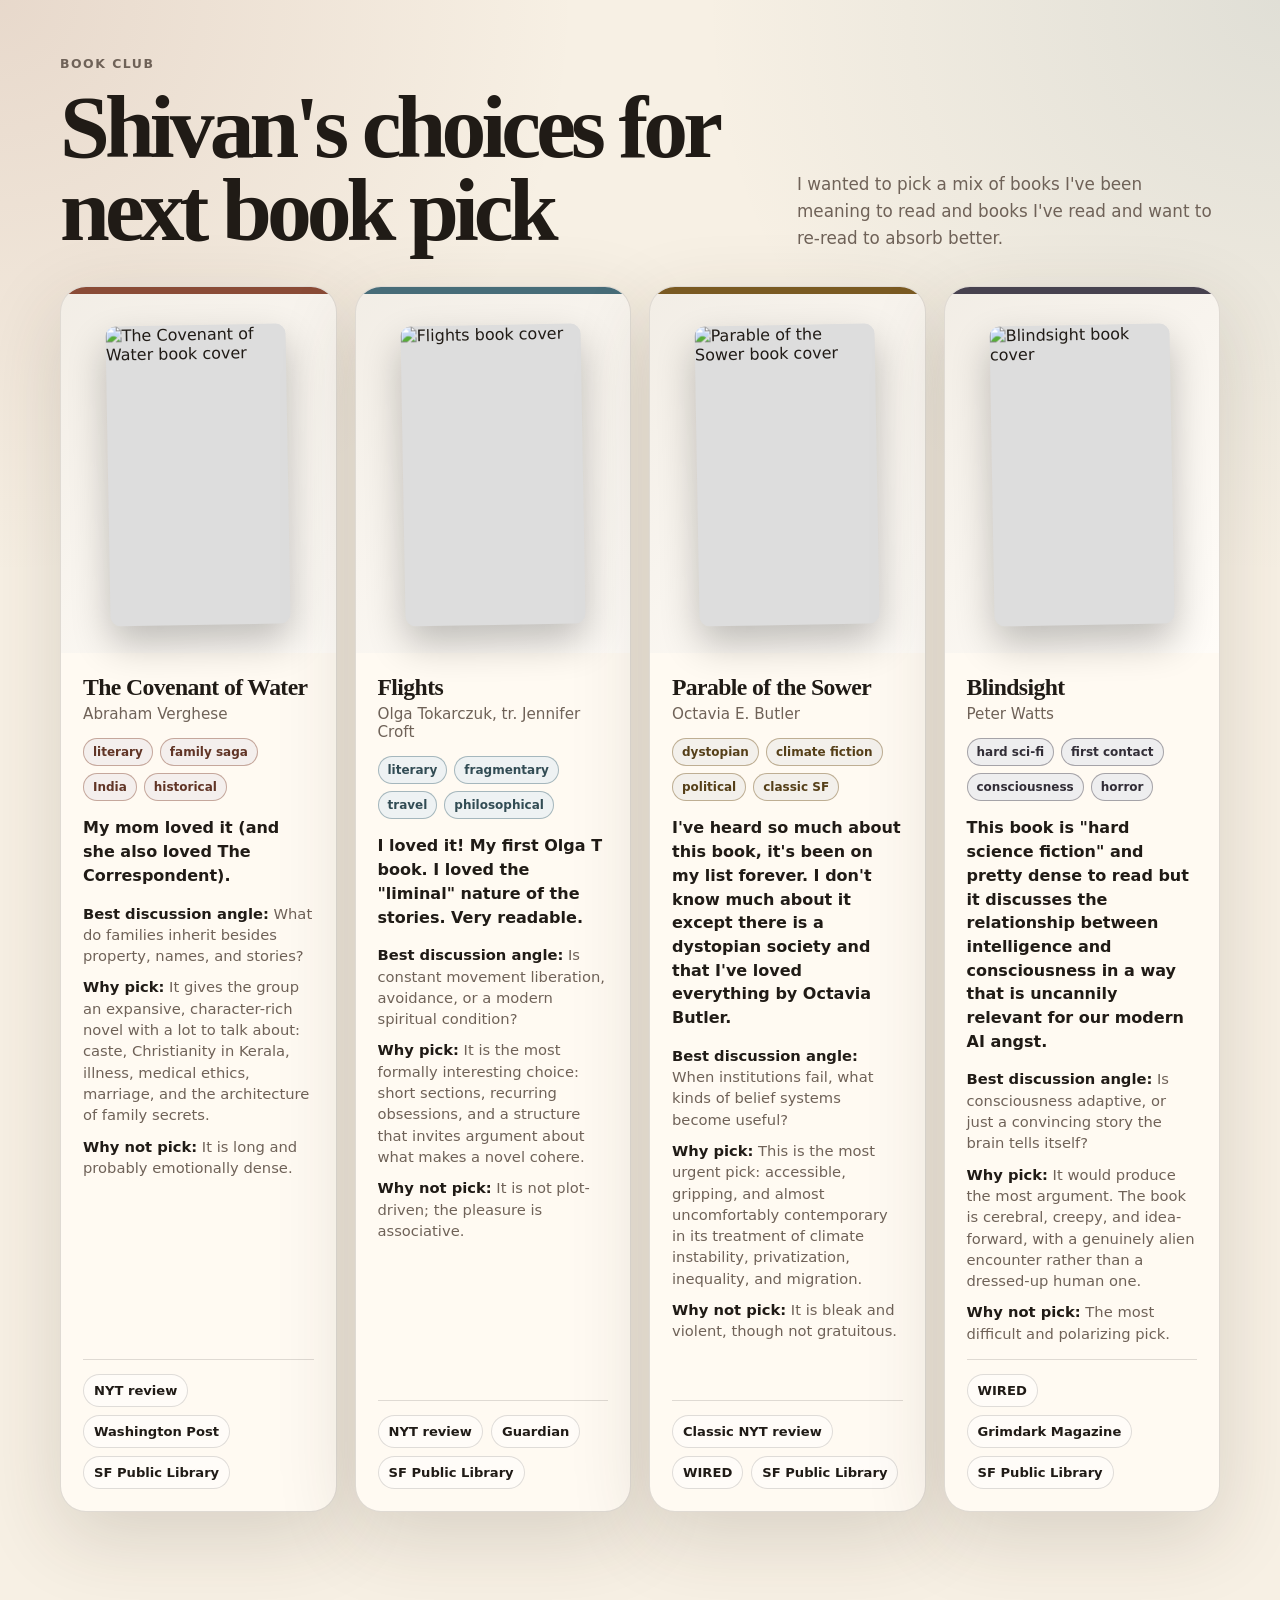
==== bookclub/index.html @ bf602e50 "Redesign cards: inline why pick/why not pick, quotes, SFPL links - Remove the expandable dropdown; s" ====
<!doctype html>
<html lang="en">
<head>
  <meta charset="utf-8" />
  <meta name="viewport" content="width=device-width, initial-scale=1" />
  <title>Book Club Picks</title>
  <style>
    :root {
      --bg: #f7f0e4;
      --ink: #201b16;
      --muted: #6f6258;
      --card: #fffaf1;
      --line: rgba(32, 27, 22, 0.14);
      --shadow: 0 24px 80px rgba(58, 42, 28, 0.16);
      --covenant: #8a4b36;
      --flights: #476c78;
      --parable: #7a5a22;
      --blindsight: #47424f;
    }

    * { box-sizing: border-box; }

    body {
      margin: 0;
      background:
        radial-gradient(circle at top left, rgba(138, 75, 54, 0.14), transparent 36rem),
        radial-gradient(circle at top right, rgba(71, 108, 120, 0.13), transparent 36rem),
        var(--bg);
      color: var(--ink);
      font-family: Inter, ui-sans-serif, system-ui, -apple-system, BlinkMacSystemFont, "Segoe UI", sans-serif;
    }

    a { color: inherit; }

    .shell {
      width: min(1160px, calc(100% - 32px));
      margin: 0 auto;
      padding: 56px 0 72px;
    }

    header {
      display: grid;
      grid-template-columns: minmax(0, 1.25fr) minmax(260px, 0.75fr);
      gap: 32px;
      align-items: end;
      margin-bottom: 34px;
    }

    .eyebrow {
      color: var(--muted);
      letter-spacing: 0.12em;
      text-transform: uppercase;
      font-size: 0.78rem;
      font-weight: 800;
      margin-bottom: 14px;
    }

    h1 {
      font-family: Georgia, "Times New Roman", serif;
      font-size: clamp(2.7rem, 7vw, 5.8rem);
      line-height: 0.93;
      margin: 0;
      max-width: 880px;
      letter-spacing: -0.055em;
    }

    .intro {
      color: var(--muted);
      font-size: 1.05rem;
      line-height: 1.6;
      margin: 0;
      max-width: 32rem;
    }

    .grid {
      display: grid;
      grid-template-columns: repeat(4, minmax(0, 1fr));
      gap: 18px;
      align-items: stretch;
    }

    .book-card {
      position: relative;
      border: 1px solid var(--line);
      background: color-mix(in srgb, var(--card) 92%, white);
      border-radius: 26px;
      box-shadow: var(--shadow);
      overflow: hidden;
      min-height: 100%;
      display: flex;
      flex-direction: column;
      isolation: isolate;
    }

    .book-card::before {
      content: "";
      position: absolute;
      inset: 0 0 auto;
      height: 7px;
      background: var(--accent);
      z-index: 2;
    }

    .cover-wrap {
      aspect-ratio: 3 / 4;
      background: linear-gradient(135deg, rgba(0,0,0,0.05), rgba(255,255,255,0.45));
      display: grid;
      place-items: center;
      padding: 22px 22px 12px;
    }

    .cover {
      width: min(78%, 220px);
      height: 100%;
      max-height: 300px;
      object-fit: cover;
      border-radius: 10px;
      box-shadow: 0 18px 38px rgba(0,0,0,0.24);
      transform: rotate(-1deg);
      background: #ddd;
    }

    .content {
      padding: 22px;
      display: flex;
      flex-direction: column;
      gap: 15px;
      flex: 1;
    }

    .title-row h2 {
      font-family: Georgia, "Times New Roman", serif;
      font-size: 1.48rem;
      line-height: 1.05;
      margin: 0 0 6px;
      letter-spacing: -0.025em;
    }

    .author {
      color: var(--muted);
      font-size: 0.95rem;
    }

    .tags {
      display: flex;
      gap: 7px;
      flex-wrap: wrap;
    }

    .tag {
      border: 1px solid color-mix(in srgb, var(--accent) 44%, transparent);
      color: color-mix(in srgb, var(--accent) 70%, black);
      background: color-mix(in srgb, var(--accent) 9%, white);
      padding: 6px 9px;
      border-radius: 999px;
      font-size: 0.75rem;
      font-weight: 750;
      white-space: nowrap;
    }

    .sell {
      font-size: 1rem;
      line-height: 1.48;
      margin: 0;
      font-weight: 650;
    }

    .meta {
      display: grid;
      gap: 10px;
      color: var(--muted);
      font-size: 0.92rem;
      line-height: 1.45;
    }

    .meta b {
      color: var(--ink);
    }

    .quote {
      margin: 0;
      padding: 12px 14px;
      border-left: 3px solid color-mix(in srgb, var(--accent) 60%, transparent);
      background: color-mix(in srgb, var(--accent) 7%, white);
      border-radius: 0 12px 12px 0;
      font-style: italic;
      font-size: 0.95rem;
      line-height: 1.5;
      color: var(--ink);
    }

    .quote cite {
      display: block;
      margin-top: 8px;
      font-style: normal;
      font-weight: 700;
      font-size: 0.8rem;
      color: var(--muted);
    }

    .review-links {
      display: flex;
      gap: 8px;
      flex-wrap: wrap;
      margin-top: auto;
      padding-top: 14px;
      border-top: 1px solid var(--line);
    }

    .review-links a {
      text-decoration: none;
      border: 1px solid var(--line);
      border-radius: 999px;
      padding: 8px 10px;
      background: rgba(255,255,255,0.48);
      font-size: 0.82rem;
      font-weight: 800;
    }

    .review-links a:hover {
      border-color: color-mix(in srgb, var(--accent) 58%, transparent);
      color: color-mix(in srgb, var(--accent) 72%, black);
    }

    .footer-note {
      margin-top: 28px;
      color: var(--muted);
      font-size: 0.92rem;
      text-align: center;
    }

    @media (max-width: 1000px) {
      .grid { grid-template-columns: repeat(2, minmax(0, 1fr)); }
      header { grid-template-columns: 1fr; }
      .intro { max-width: 45rem; }
    }

    @media (max-width: 620px) {
      .shell { width: min(100% - 22px, 1160px); padding-top: 34px; }
      .grid { grid-template-columns: 1fr; }
      .book-card { border-radius: 22px; }
      .cover-wrap { aspect-ratio: 16 / 11; }
      .cover { width: min(46%, 170px); }
    }
  </style>
</head>
<body>
  <main class="shell">
    <header>
      <div>
        <div class="eyebrow"></div>
        <h1></h1>
      </div>
      <p class="intro"></p>
    </header>

    <section class="grid" aria-label="Book options"></section>

    <p class="footer-note"></p>
  </main>

  <script>
    // All content lives in books.md. Edit that file to change the page; no need to touch this HTML.

    // Escape text so book content can never inject markup.
    function esc(s) {
      return String(s).replace(/[&<>"']/g, function (c) {
        return { '&': '&amp;', '<': '&lt;', '>': '&gt;', '"': '&quot;', "'": '&#39;' }[c];
      });
    }

    // Parse books.md into { page: {...}, books: [...] }.
    function parseBooks(text) {
      var page = {};
      var books = [];
      var current = null;
      var lines = text.split(/\r?\n/);

      for (var i = 0; i < lines.length; i++) {
        var line = lines[i];
        var trimmed = line.trim();
        if (!trimmed || trimmed.charAt(0) === '#' && trimmed.indexOf('## ') !== 0) {
          // Blank line or a "# " comment heading: skip.
          continue;
        }

        if (trimmed.indexOf('## ') === 0) {
          // New book card.
          current = { title: trimmed.slice(3).trim(), tags: [], links: [] };
          books.push(current);
          continue;
        }

        // Field line: either "- key: value" (book) or "key: value" (page setting).
        var body = trimmed.charAt(0) === '-' ? trimmed.slice(1).trim() : trimmed;
        var idx = body.indexOf(':');
        if (idx === -1) { continue; }
        var key = body.slice(0, idx).trim().toLowerCase();
        var value = body.slice(idx + 1).trim();

        if (!current) {
          // Page-level setting (before the first "## ").
          page[key] = value;
          continue;
        }

        if (key === 'tags') {
          current.tags = value.split(',').map(function (t) { return t.trim(); }).filter(Boolean);
        } else if (key === 'link') {
          var parts = value.split('|');
          current.links.push({ label: parts[0].trim(), url: (parts[1] || '').trim() });
        } else if (key === 'quote') {
          if (value) {
            var q = value.split('|');
            current.quote = { text: q[0].trim(), cite: (q[1] || '').trim() };
          }
        } else {
          current[key] = value;
        }
      }

      return { page: page, books: books };
    }

    function renderCard(book) {
      var tags = book.tags.map(function (t) {
        return '<span class="tag">' + esc(t) + '</span>';
      }).join('');

      var links = book.links.map(function (l) {
        return '<a href="' + esc(l.url) + '" target="_blank" rel="noopener">' + esc(l.label) + '</a>';
      }).join('');

      var meta = '';
      if (book.angle) {
        meta += '<div><b>Best discussion angle:</b> ' + esc(book.angle) + '</div>';
      }
      if (book['why pick']) {
        meta += '<div><b>Why pick:</b> ' + esc(book['why pick']) + '</div>';
      }
      if (book['why not pick']) {
        meta += '<div><b>Why not pick:</b> ' + esc(book['why not pick']) + '</div>';
      }

      var quote = '';
      if (book.quote) {
        quote =
          '<blockquote class="quote">' + esc(book.quote.text) +
          (book.quote.cite ? '<cite>' + esc(book.quote.cite) + '</cite>' : '') +
          '</blockquote>';
      }

      return (
        '<article class="book-card" style="--accent: ' + esc(book.accent || '#6f6258') + '">' +
          '<div class="cover-wrap">' +
            '<img class="cover" alt="' + esc(book.title) + ' book cover" src="' + esc(book.cover || '') + '" />' +
          '</div>' +
          '<div class="content">' +
            '<div class="title-row">' +
              '<h2>' + esc(book.title) + '</h2>' +
              '<div class="author">' + esc(book.author || '') + '</div>' +
            '</div>' +
            (tags ? '<div class="tags">' + tags + '</div>' : '') +
            (book.sell ? '<p class="sell">' + esc(book.sell) + '</p>' : '') +
            quote +
            (meta ? '<div class="meta">' + meta + '</div>' : '') +
            (links ? '<div class="review-links">' + links + '</div>' : '') +
          '</div>' +
        '</article>'
      );
    }

    function render(data) {
      var page = data.page;
      if (page.eyebrow) { document.querySelector('.eyebrow').textContent = page.eyebrow; }
      if (page.title) { document.querySelector('h1').textContent = page.title; }
      if (page.intro) { document.querySelector('.intro').textContent = page.intro; }
      if (page.footer) { document.querySelector('.footer-note').textContent = page.footer; }
      if (page.title) { document.title = page.title; }

      document.querySelector('.grid').innerHTML = data.books.map(renderCard).join('');
    }

    fetch('books.md', { cache: 'no-cache' })
      .then(function (r) {
        if (!r.ok) { throw new Error('Could not load books.md (' + r.status + ')'); }
        return r.text();
      })
      .then(function (text) { render(parseBooks(text)); })
      .catch(function (err) {
        document.querySelector('.grid').innerHTML =
          '<p class="sell">' + esc(err.message) + '</p>';
      });
  </script>
</body>
</html>
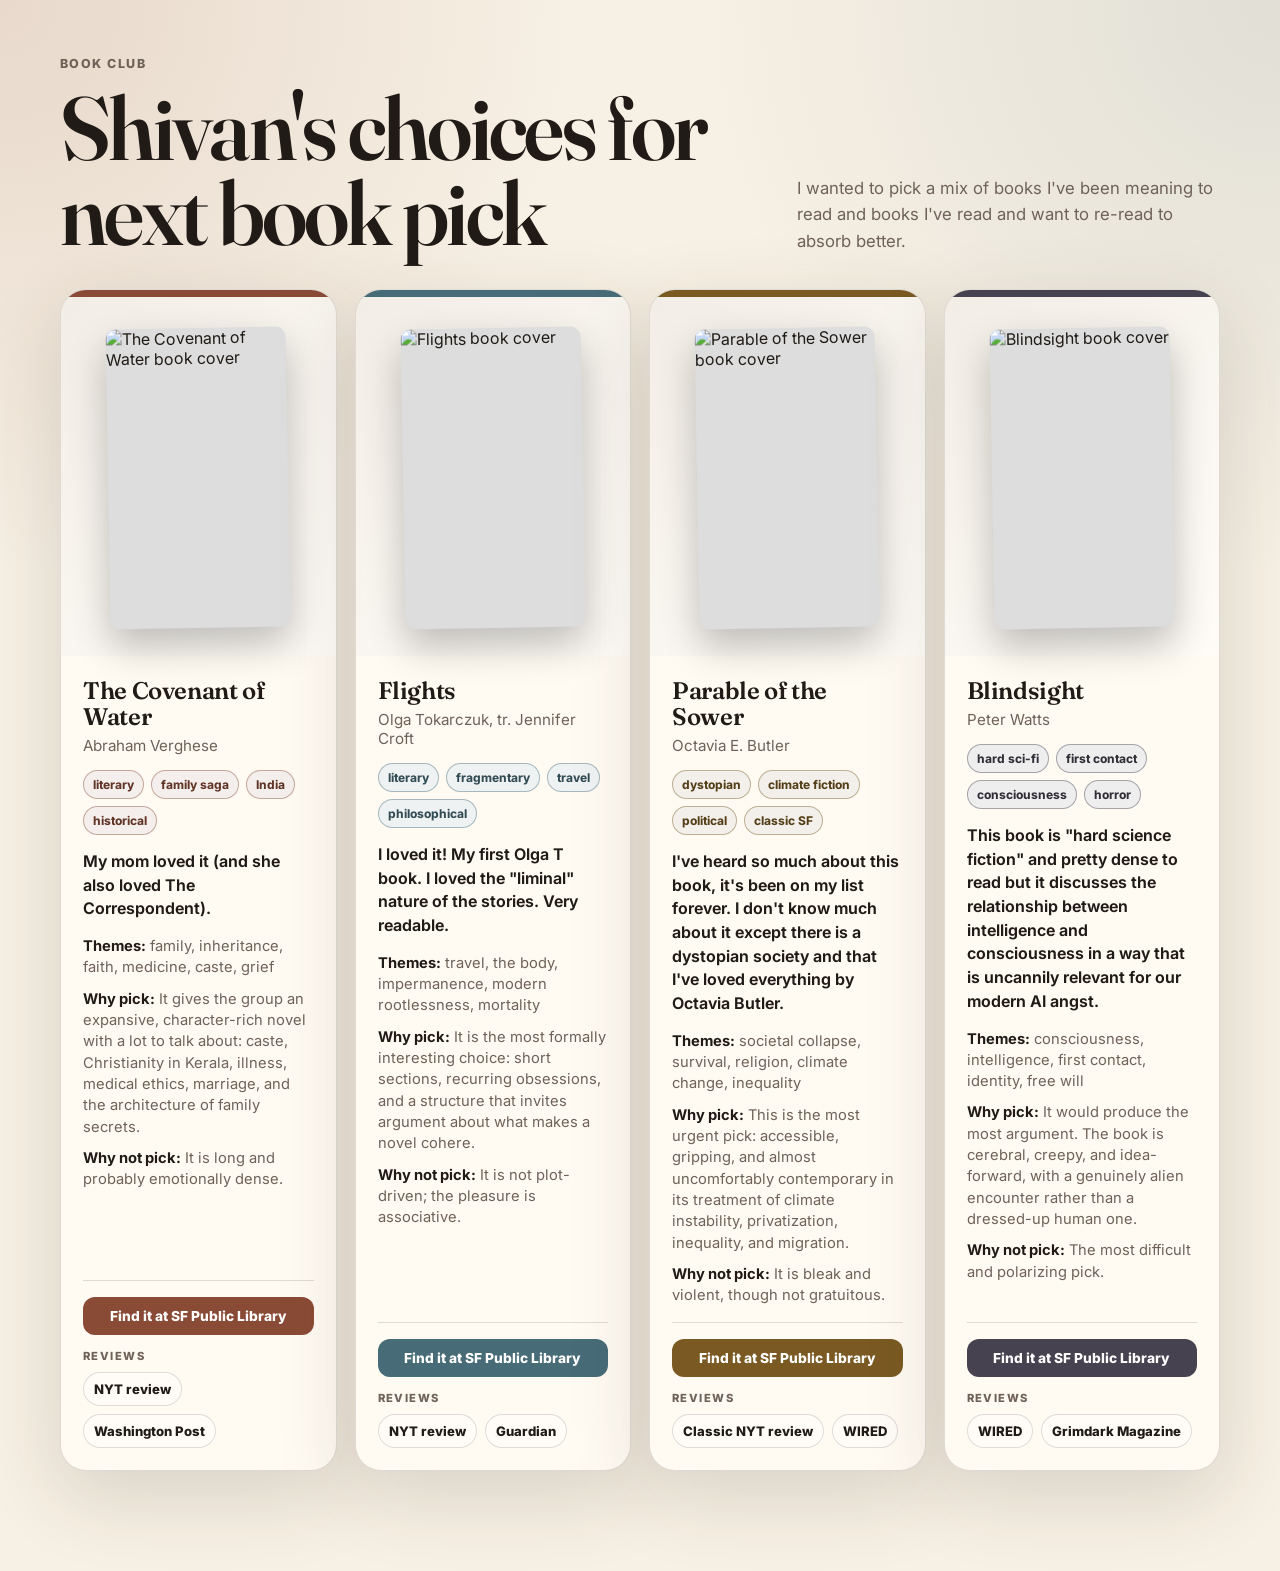
==== commit a2dbab75: "Themes, Fraunces font, fixed review URLs, library CTA, labeled reviews - Rename 'Best discussion ang" ====
--- a/bookclub/index.html
+++ b/bookclub/index.html
@@ -4,6 +4,9 @@
   <meta charset="utf-8" />
   <meta name="viewport" content="width=device-width, initial-scale=1" />
   <title>Book Club Picks</title>
+  <link rel="preconnect" href="https://fonts.googleapis.com" />
+  <link rel="preconnect" href="https://fonts.gstatic.com" crossorigin />
+  <link href="https://fonts.googleapis.com/css2?family=Fraunces:ital,opsz,wght@0,9..144,400;0,9..144,500;0,9..144,600;0,9..144,700;1,9..144,500&family=Inter:wght@400;500;600;700;800&display=swap" rel="stylesheet" />
   <style>
     :root {
       --bg: #f7f0e4;
@@ -27,7 +30,9 @@
         radial-gradient(circle at top right, rgba(71, 108, 120, 0.13), transparent 36rem),
         var(--bg);
       color: var(--ink);
-      font-family: Inter, ui-sans-serif, system-ui, -apple-system, BlinkMacSystemFont, "Segoe UI", sans-serif;
+      font-family: "Inter", ui-sans-serif, system-ui, -apple-system, BlinkMacSystemFont, "Segoe UI", sans-serif;
+      -webkit-font-smoothing: antialiased;
+      text-rendering: optimizeLegibility;
     }
 
     a { color: inherit; }
@@ -56,12 +61,14 @@
     }
 
     h1 {
-      font-family: Georgia, "Times New Roman", serif;
+      font-family: "Fraunces", Georgia, "Times New Roman", serif;
+      font-optical-sizing: auto;
+      font-weight: 600;
       font-size: clamp(2.7rem, 7vw, 5.8rem);
-      line-height: 0.93;
+      line-height: 0.95;
       margin: 0;
       max-width: 880px;
-      letter-spacing: -0.055em;
+      letter-spacing: -0.03em;
     }
 
     .intro {
@@ -109,6 +116,20 @@
       padding: 22px 22px 12px;
     }
 
+    .cover-link {
+      display: contents;
+    }
+
+    .cover-link .cover {
+      cursor: pointer;
+      transition: transform 0.15s ease, box-shadow 0.15s ease;
+    }
+
+    .cover-link:hover .cover {
+      transform: rotate(-1deg) scale(1.03);
+      box-shadow: 0 22px 46px rgba(0,0,0,0.3);
+    }
+
     .cover {
       width: min(78%, 220px);
       height: 100%;
@@ -129,11 +150,13 @@
     }
 
     .title-row h2 {
-      font-family: Georgia, "Times New Roman", serif;
-      font-size: 1.48rem;
-      line-height: 1.05;
+      font-family: "Fraunces", Georgia, "Times New Roman", serif;
+      font-optical-sizing: auto;
+      font-weight: 600;
+      font-size: 1.5rem;
+      line-height: 1.08;
       margin: 0 0 6px;
-      letter-spacing: -0.025em;
+      letter-spacing: -0.015em;
     }
 
     .author {
@@ -198,13 +221,44 @@
       color: var(--muted);
     }
 
+    .card-foot {
+      margin-top: auto;
+      display: grid;
+      gap: 14px;
+      padding-top: 16px;
+      border-top: 1px solid var(--line);
+    }
+
+    .library {
+      display: flex;
+      align-items: center;
+      justify-content: center;
+      gap: 8px;
+      text-decoration: none;
+      background: var(--accent);
+      color: #fff;
+      font-weight: 800;
+      font-size: 0.86rem;
+      padding: 11px 14px;
+      border-radius: 12px;
+      transition: filter 0.15s ease;
+    }
+
+    .library:hover { filter: brightness(1.08); }
+
+    .section-label {
+      font-size: 0.7rem;
+      letter-spacing: 0.13em;
+      text-transform: uppercase;
+      font-weight: 800;
+      color: var(--muted);
+      margin-bottom: 9px;
+    }
+
     .review-links {
       display: flex;
       gap: 8px;
       flex-wrap: wrap;
-      margin-top: auto;
-      padding-top: 14px;
-      border-top: 1px solid var(--line);
     }
 
     .review-links a {
@@ -332,8 +386,8 @@
       }).join('');
 
       var meta = '';
-      if (book.angle) {
-        meta += '<div><b>Best discussion angle:</b> ' + esc(book.angle) + '</div>';
+      if (book.themes) {
+        meta += '<div><b>Themes:</b> ' + esc(book.themes) + '</div>';
       }
       if (book['why pick']) {
         meta += '<div><b>Why pick:</b> ' + esc(book['why pick']) + '</div>';
@@ -350,11 +404,27 @@
           '</blockquote>';
       }
 
+      // Footer: the SF Public Library link sits above its own labelled Reviews section.
+      var library = book.library
+        ? '<a class="library" href="' + esc(book.library) + '" target="_blank" rel="noopener">Find it at SF Public Library</a>'
+        : '';
+      var reviews = links
+        ? '<div><div class="section-label">Reviews</div><div class="review-links">' + links + '</div></div>'
+        : '';
+      var foot = (library || reviews)
+        ? '<div class="card-foot">' + library + reviews + '</div>'
+        : '';
+
+      var cover =
+        '<img class="cover" alt="' + esc(book.title) + ' book cover" src="' + esc(book.cover || '') + '" />';
+      // Make the cover link to the SF Public Library page when one is set.
+      if (book.library) {
+        cover = '<a class="cover-link" href="' + esc(book.library) + '" target="_blank" rel="noopener">' + cover + '</a>';
+      }
+
       return (
         '<article class="book-card" style="--accent: ' + esc(book.accent || '#6f6258') + '">' +
-          '<div class="cover-wrap">' +
-            '<img class="cover" alt="' + esc(book.title) + ' book cover" src="' + esc(book.cover || '') + '" />' +
-          '</div>' +
+          '<div class="cover-wrap">' + cover + '</div>' +
           '<div class="content">' +
             '<div class="title-row">' +
               '<h2>' + esc(book.title) + '</h2>' +
@@ -364,7 +434,7 @@
             (book.sell ? '<p class="sell">' + esc(book.sell) + '</p>' : '') +
             quote +
             (meta ? '<div class="meta">' + meta + '</div>' : '') +
-            (links ? '<div class="review-links">' + links + '</div>' : '') +
+            foot +
           '</div>' +
         '</article>'
       );
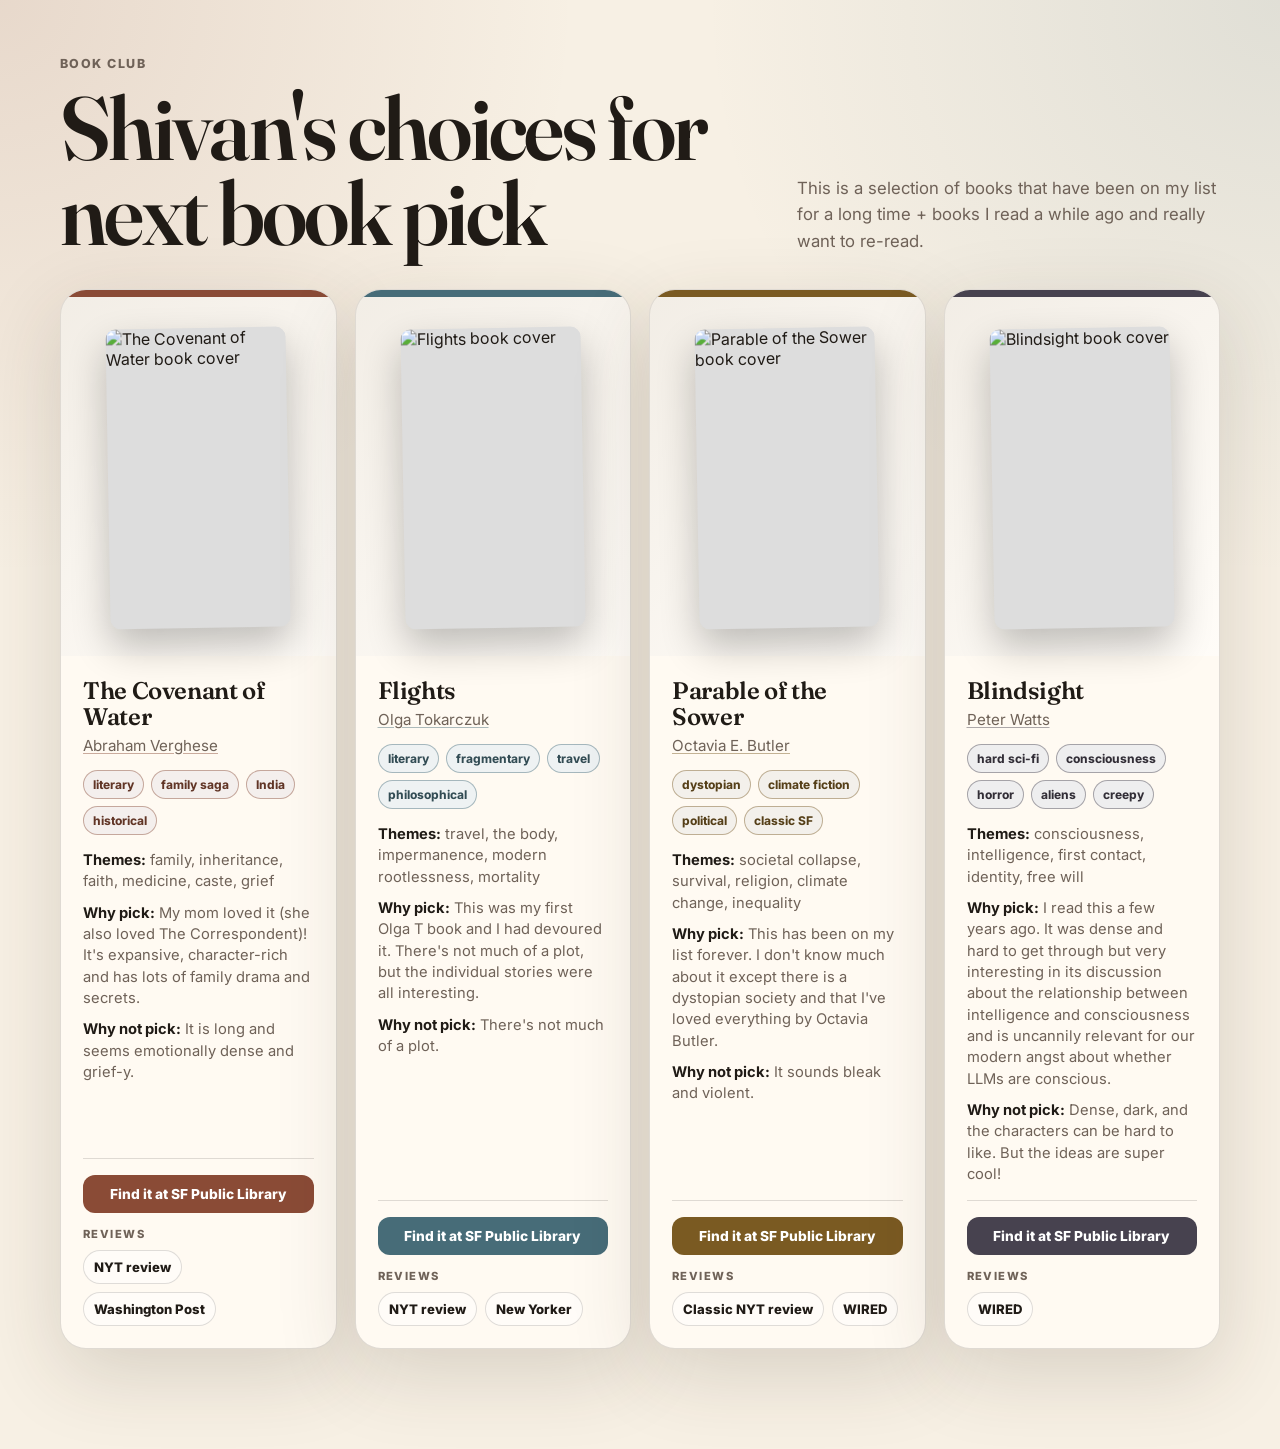
==== commit b4b0bbd0: "Link author names to Wikipedia - Add inline [name](url) link support to the author field - Link each" ====
--- a/bookclub/index.html
+++ b/bookclub/index.html
@@ -164,6 +164,18 @@
       font-size: 0.95rem;
     }
 
+    .author a {
+      color: inherit;
+      text-decoration: underline;
+      text-decoration-color: color-mix(in srgb, var(--accent) 45%, transparent);
+      text-underline-offset: 2px;
+    }
+
+    .author a:hover {
+      color: color-mix(in srgb, var(--accent) 72%, black);
+      text-decoration-color: var(--accent);
+    }
+
     .tags {
       display: flex;
       gap: 7px;
@@ -323,6 +335,21 @@
       });
     }
 
+    // Escape text but turn inline [label](url) markdown links into anchors.
+    function linkify(s) {
+      var re = /\[([^\]]+)\]\((https?:\/\/[^\s]+?)\)(?=$|[\s,.;:])/g;
+      var out = '';
+      var last = 0;
+      var m;
+      while ((m = re.exec(s)) !== null) {
+        out += esc(s.slice(last, m.index));
+        out += '<a href="' + esc(m[2]) + '" target="_blank" rel="noopener">' + esc(m[1]) + '</a>';
+        last = m.index + m[0].length;
+      }
+      out += esc(s.slice(last));
+      return out;
+    }
+
     // Parse books.md into { page: {...}, books: [...] }.
     function parseBooks(text) {
       var page = {};
@@ -428,7 +455,7 @@
           '<div class="content">' +
             '<div class="title-row">' +
               '<h2>' + esc(book.title) + '</h2>' +
-              '<div class="author">' + esc(book.author || '') + '</div>' +
+              '<div class="author">' + linkify(book.author || '') + '</div>' +
             '</div>' +
             (tags ? '<div class="tags">' + tags + '</div>' : '') +
             (book.sell ? '<p class="sell">' + esc(book.sell) + '</p>' : '') +
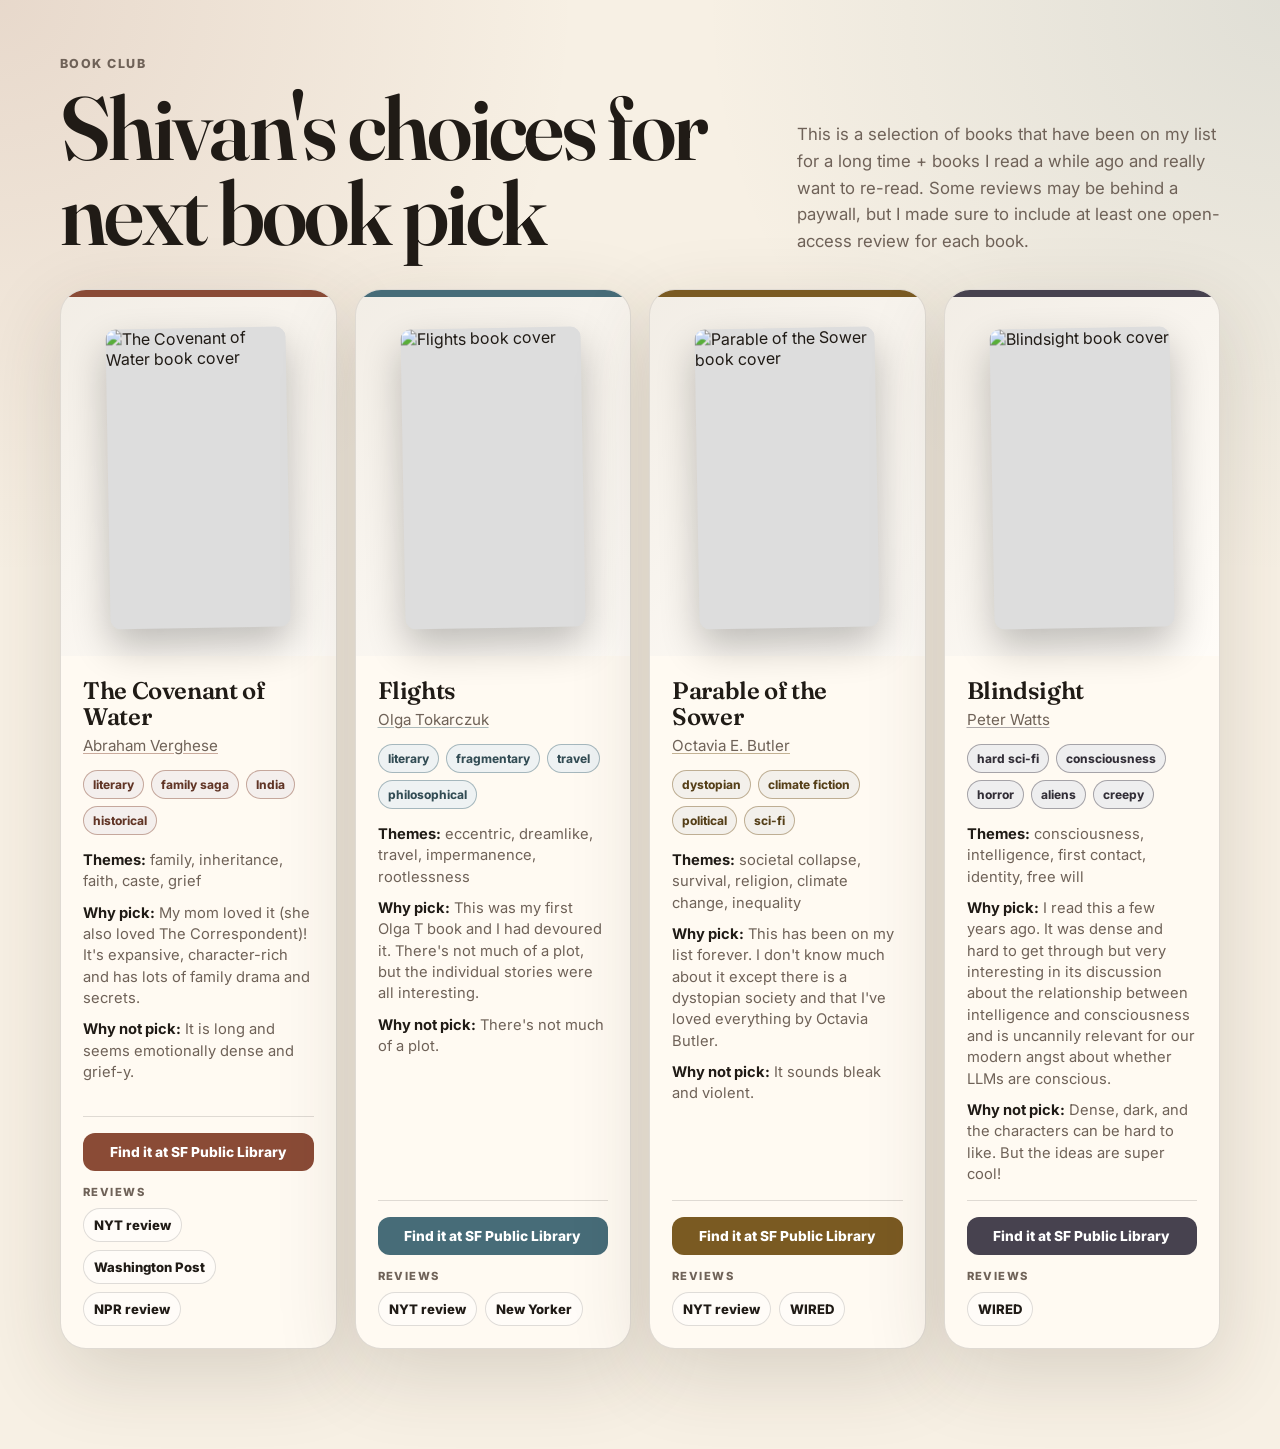
==== commit 211c1e02: "Point cover links to book Wikipedia pages" ====
--- a/bookclub/index.html
+++ b/bookclub/index.html
@@ -15,10 +15,6 @@
       --card: #fffaf1;
       --line: rgba(32, 27, 22, 0.14);
       --shadow: 0 24px 80px rgba(58, 42, 28, 0.16);
-      --covenant: #8a4b36;
-      --flights: #476c78;
-      --parable: #7a5a22;
-      --blindsight: #47424f;
     }
 
     * { box-sizing: border-box; }
@@ -116,9 +112,7 @@
       padding: 22px 22px 12px;
     }
 
-    .cover-link {
-      display: contents;
-    }
+    .cover-link { display: contents; }
 
     .cover-link .cover {
       cursor: pointer;
@@ -208,9 +202,7 @@
       line-height: 1.45;
     }
 
-    .meta b {
-      color: var(--ink);
-    }
+    .meta b { color: var(--ink); }
 
     .quote {
       margin: 0;
@@ -326,16 +318,12 @@
   </main>
 
   <script>
-    // All content lives in books.md. Edit that file to change the page; no need to touch this HTML.
-
-    // Escape text so book content can never inject markup.
     function esc(s) {
       return String(s).replace(/[&<>"']/g, function (c) {
         return { '&': '&amp;', '<': '&lt;', '>': '&gt;', '"': '&quot;', "'": '&#39;' }[c];
       });
     }
 
-    // Escape text but turn inline [label](url) markdown links into anchors.
     function linkify(s) {
       var re = /\[([^\]]+)\]\((https?:\/\/[^\s]+?)\)(?=$|[\s,.;:])/g;
       var out = '';
@@ -350,7 +338,6 @@
       return out;
     }
 
-    // Parse books.md into { page: {...}, books: [...] }.
     function parseBooks(text) {
       var page = {};
       var books = [];
@@ -360,19 +347,14 @@
       for (var i = 0; i < lines.length; i++) {
         var line = lines[i];
         var trimmed = line.trim();
-        if (!trimmed || trimmed.charAt(0) === '#' && trimmed.indexOf('## ') !== 0) {
-          // Blank line or a "# " comment heading: skip.
-          continue;
-        }
+        if (!trimmed || trimmed.charAt(0) === '#' && trimmed.indexOf('## ') !== 0) { continue; }
 
         if (trimmed.indexOf('## ') === 0) {
-          // New book card.
           current = { title: trimmed.slice(3).trim(), tags: [], links: [] };
           books.push(current);
           continue;
         }
 
-        // Field line: either "- key: value" (book) or "key: value" (page setting).
         var body = trimmed.charAt(0) === '-' ? trimmed.slice(1).trim() : trimmed;
         var idx = body.indexOf(':');
         if (idx === -1) { continue; }
@@ -380,7 +362,6 @@
         var value = body.slice(idx + 1).trim();
 
         if (!current) {
-          // Page-level setting (before the first "## ").
           page[key] = value;
           continue;
         }
@@ -413,40 +394,28 @@
       }).join('');
 
       var meta = '';
-      if (book.themes) {
-        meta += '<div><b>Themes:</b> ' + esc(book.themes) + '</div>';
-      }
-      if (book['why pick']) {
-        meta += '<div><b>Why pick:</b> ' + esc(book['why pick']) + '</div>';
-      }
-      if (book['why not pick']) {
-        meta += '<div><b>Why not pick:</b> ' + esc(book['why not pick']) + '</div>';
-      }
+      if (book.themes) { meta += '<div><b>Themes:</b> ' + esc(book.themes) + '</div>'; }
+      if (book['why pick']) { meta += '<div><b>Why pick:</b> ' + esc(book['why pick']) + '</div>'; }
+      if (book['why not pick']) { meta += '<div><b>Why not pick:</b> ' + esc(book['why not pick']) + '</div>'; }
 
       var quote = '';
       if (book.quote) {
-        quote =
-          '<blockquote class="quote">' + esc(book.quote.text) +
+        quote = '<blockquote class="quote">' + esc(book.quote.text) +
           (book.quote.cite ? '<cite>' + esc(book.quote.cite) + '</cite>' : '') +
           '</blockquote>';
       }
 
-      // Footer: the SF Public Library link sits above its own labelled Reviews section.
       var library = book.library
         ? '<a class="library" href="' + esc(book.library) + '" target="_blank" rel="noopener">Find it at SF Public Library</a>'
         : '';
       var reviews = links
         ? '<div><div class="section-label">Reviews</div><div class="review-links">' + links + '</div></div>'
         : '';
-      var foot = (library || reviews)
-        ? '<div class="card-foot">' + library + reviews + '</div>'
-        : '';
-
-      var cover =
-        '<img class="cover" alt="' + esc(book.title) + ' book cover" src="' + esc(book.cover || '') + '" />';
-      // Make the cover link to the SF Public Library page when one is set.
-      if (book.library) {
-        cover = '<a class="cover-link" href="' + esc(book.library) + '" target="_blank" rel="noopener">' + cover + '</a>';
+      var foot = (library || reviews) ? '<div class="card-foot">' + library + reviews + '</div>' : '';
+
+      var cover = '<img class="cover" alt="' + esc(book.title) + ' book cover" src="' + esc(book.cover || '') + '" />';
+      if (book.wikipedia) {
+        cover = '<a class="cover-link" href="' + esc(book.wikipedia) + '" target="_blank" rel="noopener" aria-label="Open Wikipedia entry for ' + esc(book.title) + '">' + cover + '</a>';
       }
 
       return (
@@ -485,8 +454,7 @@
       })
       .then(function (text) { render(parseBooks(text)); })
       .catch(function (err) {
-        document.querySelector('.grid').innerHTML =
-          '<p class="sell">' + esc(err.message) + '</p>';
+        document.querySelector('.grid').innerHTML = '<p class="sell">' + esc(err.message) + '</p>';
       });
   </script>
 </body>
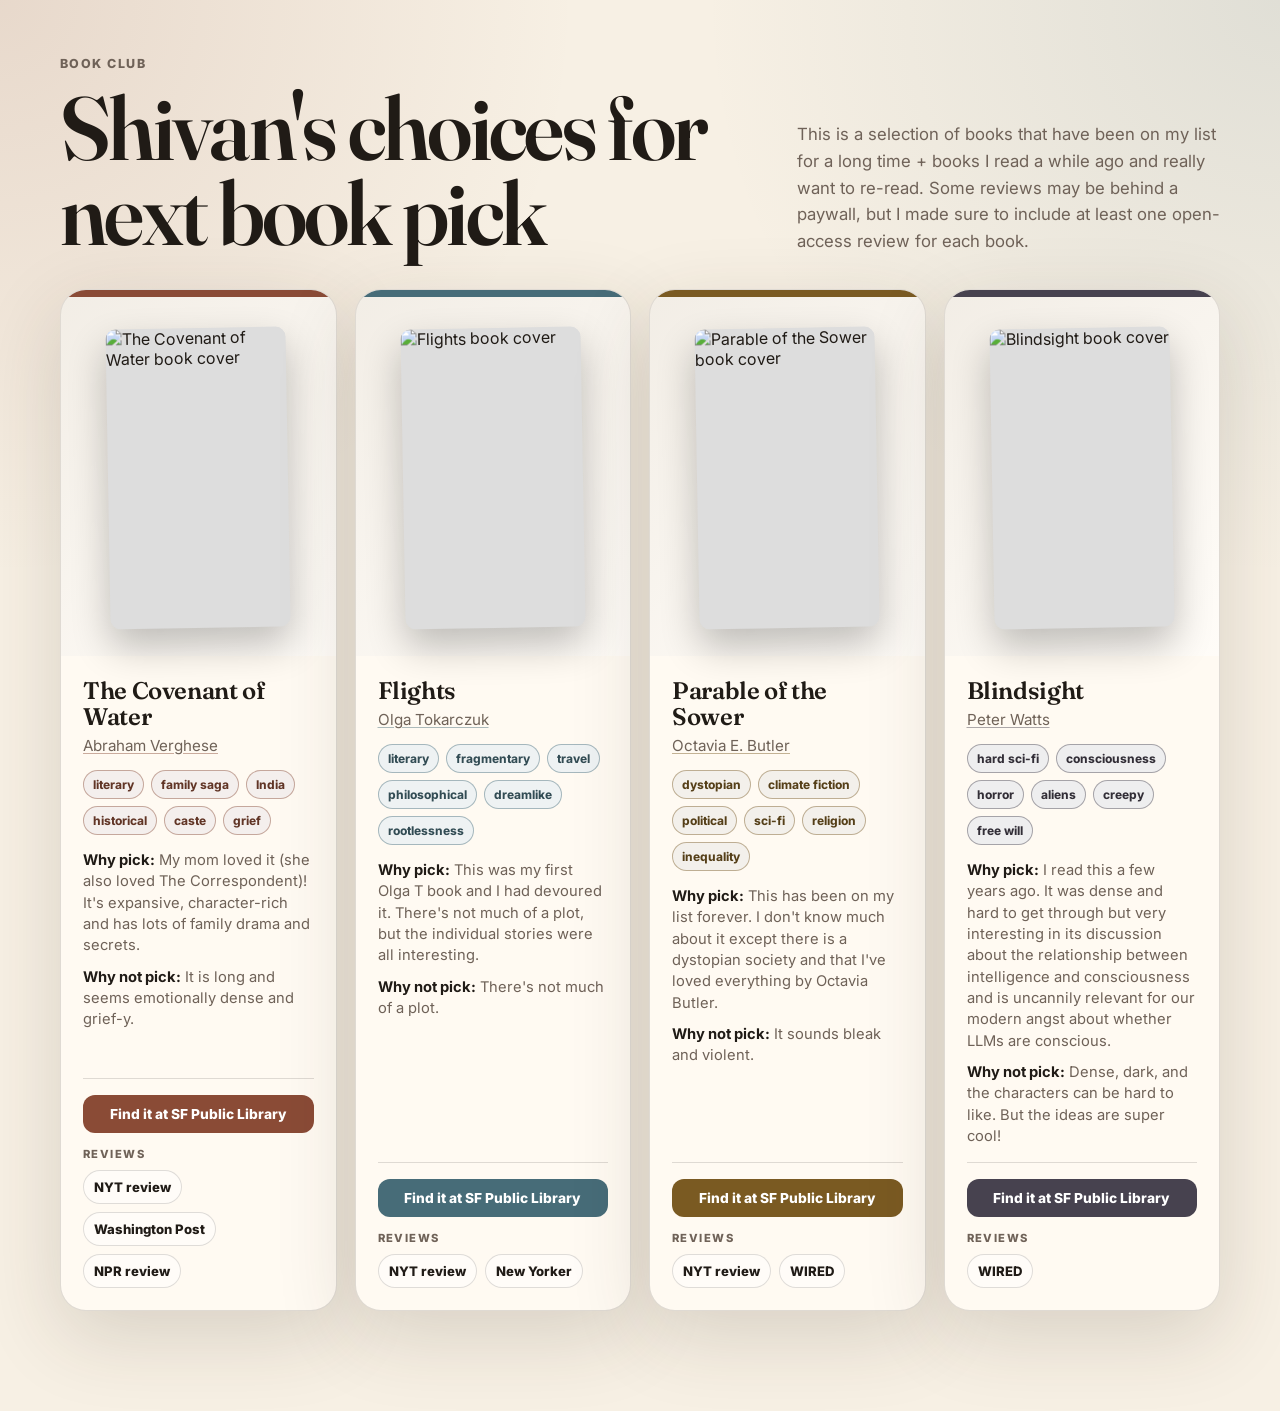
==== commit 829a0b9a: "Merge themes into tags; drop redundant Themes field Fold the best subject words into a single dedupl" ====
--- a/bookclub/index.html
+++ b/bookclub/index.html
@@ -394,7 +394,6 @@
       }).join('');
 
       var meta = '';
-      if (book.themes) { meta += '<div><b>Themes:</b> ' + esc(book.themes) + '</div>'; }
       if (book['why pick']) { meta += '<div><b>Why pick:</b> ' + esc(book['why pick']) + '</div>'; }
       if (book['why not pick']) { meta += '<div><b>Why not pick:</b> ' + esc(book['why not pick']) + '</div>'; }
 
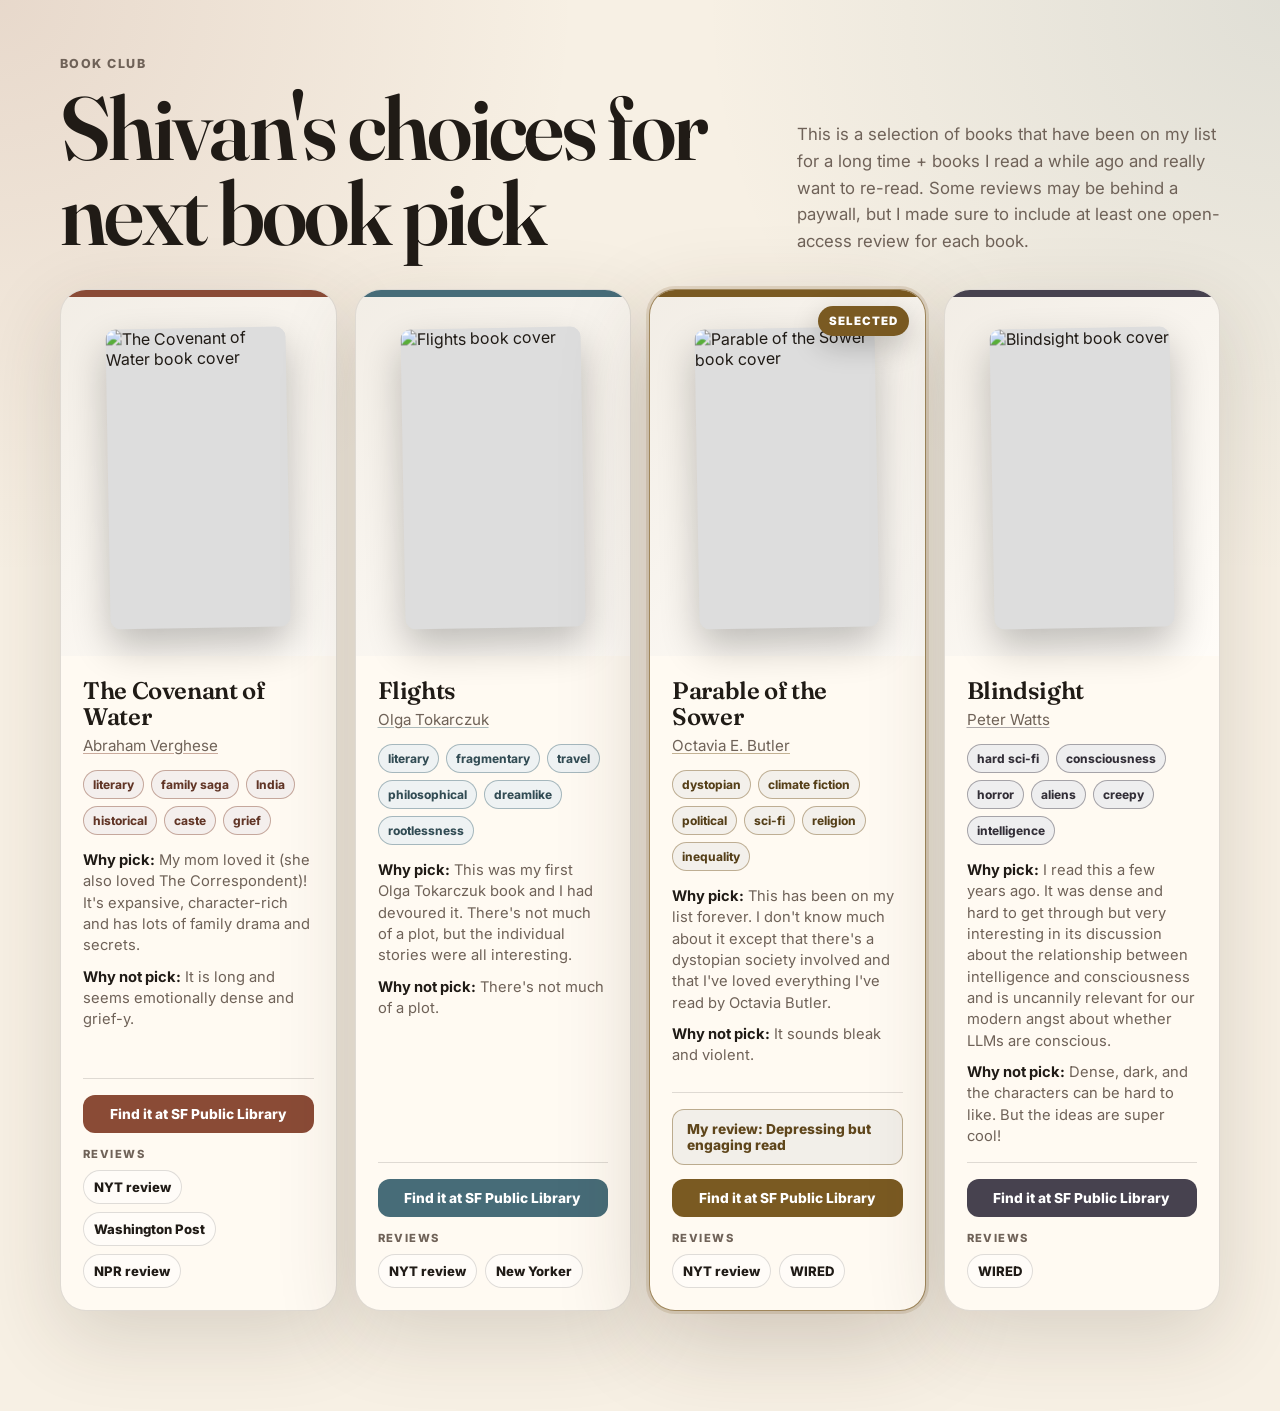
==== commit 90a4d608: "Highlight selected book and render review link" ====
--- a/bookclub/index.html
+++ b/bookclub/index.html
@@ -95,6 +95,13 @@
       isolation: isolate;
     }
 
+    .book-card.is-selected {
+      border-color: color-mix(in srgb, var(--accent) 72%, transparent);
+      box-shadow:
+        0 0 0 3px color-mix(in srgb, var(--accent) 16%, transparent),
+        0 28px 90px rgba(58, 42, 28, 0.22);
+    }
+
     .book-card::before {
       content: "";
       position: absolute;
@@ -102,6 +109,25 @@
       height: 7px;
       background: var(--accent);
       z-index: 2;
+    }
+
+    .selected-badge {
+      position: absolute;
+      top: 16px;
+      right: 16px;
+      z-index: 4;
+      display: inline-flex;
+      align-items: center;
+      gap: 6px;
+      border-radius: 999px;
+      background: var(--accent);
+      color: #fff;
+      padding: 8px 11px;
+      font-size: 0.72rem;
+      font-weight: 900;
+      letter-spacing: 0.08em;
+      text-transform: uppercase;
+      box-shadow: 0 10px 28px rgba(0,0,0,0.22);
     }
 
     .cover-wrap {
@@ -233,22 +259,37 @@
       border-top: 1px solid var(--line);
     }
 
-    .library {
+    .library,
+    .my-review {
       display: flex;
       align-items: center;
       justify-content: center;
       gap: 8px;
       text-decoration: none;
-      background: var(--accent);
-      color: #fff;
       font-weight: 800;
       font-size: 0.86rem;
       padding: 11px 14px;
       border-radius: 12px;
-      transition: filter 0.15s ease;
+      transition: filter 0.15s ease, border-color 0.15s ease, color 0.15s ease;
+    }
+
+    .library {
+      background: var(--accent);
+      color: #fff;
     }
 
     .library:hover { filter: brightness(1.08); }
+
+    .my-review {
+      border: 1px solid color-mix(in srgb, var(--accent) 46%, transparent);
+      background: color-mix(in srgb, var(--accent) 10%, white);
+      color: color-mix(in srgb, var(--accent) 78%, black);
+    }
+
+    .my-review:hover {
+      border-color: var(--accent);
+      color: color-mix(in srgb, var(--accent) 58%, black);
+    }
 
     .section-label {
       font-size: 0.7rem;
@@ -338,6 +379,15 @@
       return out;
     }
 
+    function isSelected(book) {
+      return ['true', 'yes', 'selected'].indexOf(String(book.selected || '').toLowerCase()) !== -1;
+    }
+
+    function splitLabelUrl(value) {
+      var parts = String(value || '').split('|');
+      return { label: parts[0].trim(), url: (parts[1] || '').trim() };
+    }
+
     function parseBooks(text) {
       var page = {};
       var books = [];
@@ -369,8 +419,7 @@
         if (key === 'tags') {
           current.tags = value.split(',').map(function (t) { return t.trim(); }).filter(Boolean);
         } else if (key === 'link') {
-          var parts = value.split('|');
-          current.links.push({ label: parts[0].trim(), url: (parts[1] || '').trim() });
+          current.links.push(splitLabelUrl(value));
         } else if (key === 'quote') {
           if (value) {
             var q = value.split('|');
@@ -385,6 +434,7 @@
     }
 
     function renderCard(book) {
+      var selected = isSelected(book);
       var tags = book.tags.map(function (t) {
         return '<span class="tag">' + esc(t) + '</span>';
       }).join('');
@@ -404,13 +454,21 @@
           '</blockquote>';
       }
 
+      var myReview = '';
+      if (book['my review']) {
+        var review = splitLabelUrl(book['my review']);
+        if (review.url) {
+          myReview = '<a class="my-review" href="' + esc(review.url) + '" target="_blank" rel="noopener">My review: ' + esc(review.label) + '</a>';
+        }
+      }
+
       var library = book.library
         ? '<a class="library" href="' + esc(book.library) + '" target="_blank" rel="noopener">Find it at SF Public Library</a>'
         : '';
       var reviews = links
         ? '<div><div class="section-label">Reviews</div><div class="review-links">' + links + '</div></div>'
         : '';
-      var foot = (library || reviews) ? '<div class="card-foot">' + library + reviews + '</div>' : '';
+      var foot = (myReview || library || reviews) ? '<div class="card-foot">' + myReview + library + reviews + '</div>' : '';
 
       var cover = '<img class="cover" alt="' + esc(book.title) + ' book cover" src="' + esc(book.cover || '') + '" />';
       if (book.wikipedia) {
@@ -418,7 +476,8 @@
       }
 
       return (
-        '<article class="book-card" style="--accent: ' + esc(book.accent || '#6f6258') + '">' +
+        '<article class="book-card' + (selected ? ' is-selected' : '') + '" style="--accent: ' + esc(book.accent || '#6f6258') + '">' +
+          (selected ? '<div class="selected-badge">Selected</div>' : '') +
           '<div class="cover-wrap">' + cover + '</div>' +
           '<div class="content">' +
             '<div class="title-row">' +
